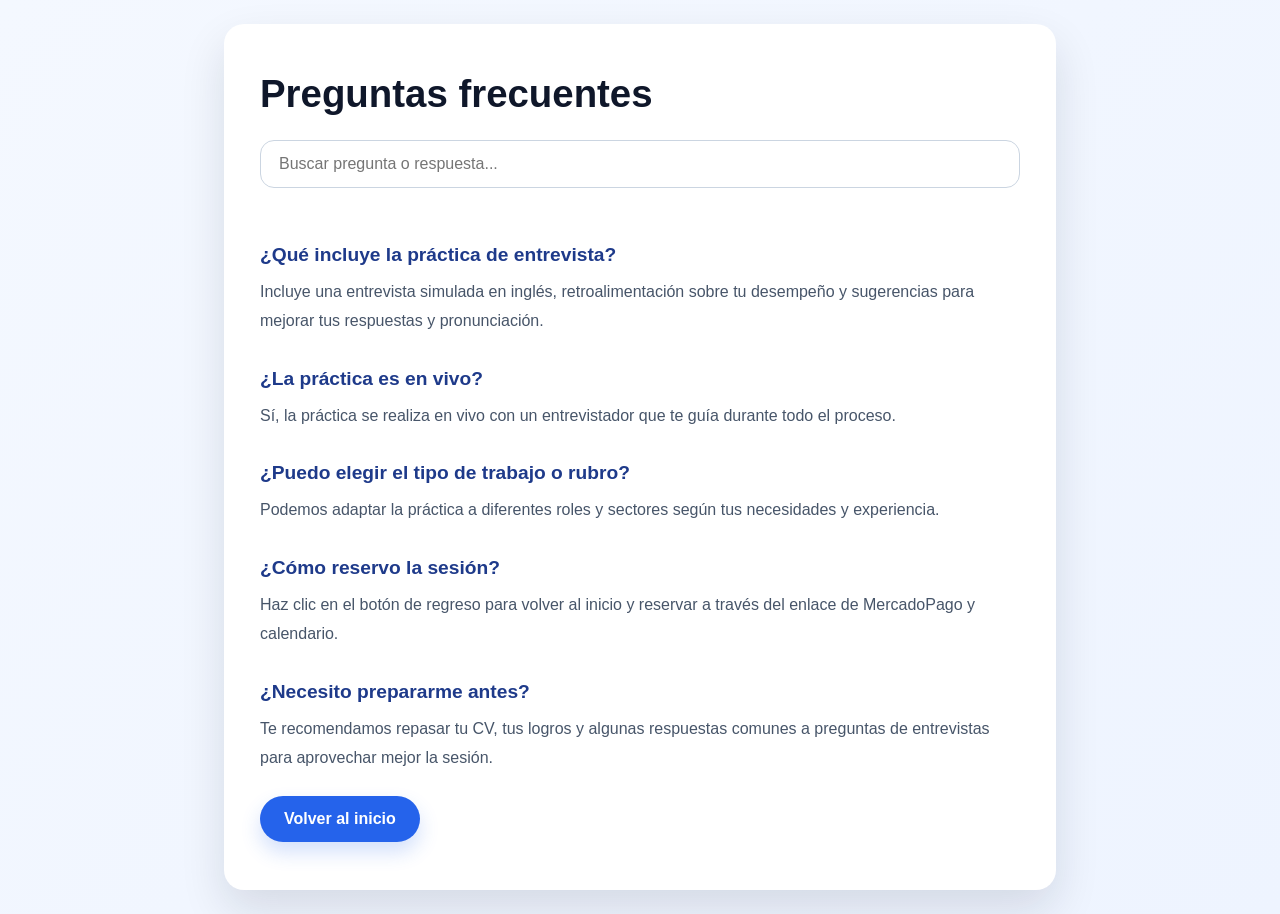
==== preguntas-frecuentes.html @ 4ae141d0 "added faq buscador" ====
<!DOCTYPE html>
<html lang="es">
  <head>
    <meta charset="UTF-8" />
    <meta name="viewport" content="width=device-width, initial-scale=1.0" />
    <title>Preguntas frecuentes</title>
    <style>
      :root {
        color-scheme: light;
      }

      body {
        margin: 0;
        font-family: Arial, Helvetica, sans-serif;
        background: linear-gradient(135deg, #f4f8ff 0%, #eef4ff 100%);
        color: #1f2937;
        min-height: 100vh;
        display: grid;
        place-items: center;
        padding: 24px;
        box-sizing: border-box;
      }

      .card {
        max-width: 760px;
        width: 100%;
        background: #ffffff;
        border-radius: 20px;
        box-shadow: 0 20px 45px rgba(15, 23, 42, 0.12);
        padding: 48px 36px;
      }

      h1 {
        font-size: clamp(1.8rem, 3vw, 2.6rem);
        margin: 0 0 24px;
        color: #0f172a;
      }

      h2 {
        font-size: 1.2rem;
        margin: 32px 0 12px;
        color: #1e3a8a;
      }

      p {
        font-size: 1rem;
        line-height: 1.8;
        margin: 0 0 18px;
        color: #475569;
      }

      .btn {
        display: inline-block;
        text-decoration: none;
        background: #2563eb;
        color: #ffffff;
        padding: 14px 24px;
        border-radius: 999px;
        font-weight: 700;
        transition: transform 0.2s ease, box-shadow 0.2s ease;
        box-shadow: 0 10px 20px rgba(37, 99, 235, 0.2);
      }

      .btn:hover {
        transform: translateY(-2px);
        box-shadow: 0 14px 24px rgba(37, 99, 235, 0.25);
      }

      .faq-list {
        margin: 0;
        padding: 0;
        list-style: none;
      }

      .faq-item {
        margin-bottom: 24px;
      }
.faq-item {
        margin-bottom: 24px;
      }

      .search-input {
        width: 100%;
        padding: 14px 18px;
        margin-bottom: 24px;
        border: 1px solid #cbd5e1;
        border-radius: 14px;
        font-size: 1rem;
        color: #0f172a;
        box-sizing: border-box;
      }

      .search-input:focus {
        outline: none;
        border-color: #2563eb;
        box-shadow: 0 0 0 4px rgba(37, 99, 235, 0.1);
      }
    </style>
  </head>
  <body>
    <main class="card">
      <h1>Preguntas frecuentes</h1>
      <input class="search-input" id="faqSearch" type="search" placeholder="Buscar pregunta o respuesta..." aria-label="Buscar FAQ" />
      <ol class="faq-list" id="faqList">
        <li class="faq-item">
          <h2>¿Qué incluye la práctica de entrevista?</h2>
          <p>Incluye una entrevista simulada en inglés, retroalimentación sobre tu desempeño y sugerencias para mejorar tus respuestas y pronunciación.</p>
        </li>
        <li class="faq-item">
          <h2>¿La práctica es en vivo?</h2>
          <p>Sí, la práctica se realiza en vivo con un entrevistador que te guía durante todo el proceso.</p>
        </li>
        <li class="faq-item">
          <h2>¿Puedo elegir el tipo de trabajo o rubro?</h2>
          <p>Podemos adaptar la práctica a diferentes roles y sectores según tus necesidades y experiencia.</p>
        </li>
        <li class="faq-item">
          <h2>¿Cómo reservo la sesión?</h2>
          <p>Haz clic en el botón de regreso para volver al inicio y reservar a través del enlace de MercadoPago y calendario.</p>
        </li>
        <li class="faq-item">
          <h2>¿Necesito prepararme antes?</h2>
          <p>Te recomendamos repasar tu CV, tus logros y algunas respuestas comunes a preguntas de entrevistas para aprovechar mejor la sesión.</p>
        </li>
      </ol>
      <a class="btn" href="index.html">Volver al inicio</a>
    </main>
    <script>
      const searchInput = document.getElementById('faqSearch');
      const faqItems = document.querySelectorAll('.faq-item');

      searchInput.addEventListener('input', () => {
        const filter = searchInput.value.trim().toLowerCase();

        faqItems.forEach(item => {
          const text = item.textContent.toLowerCase();
          item.style.display = text.includes(filter) ? '' : 'none';
        });
      });
    </script>
  </body>
</html>
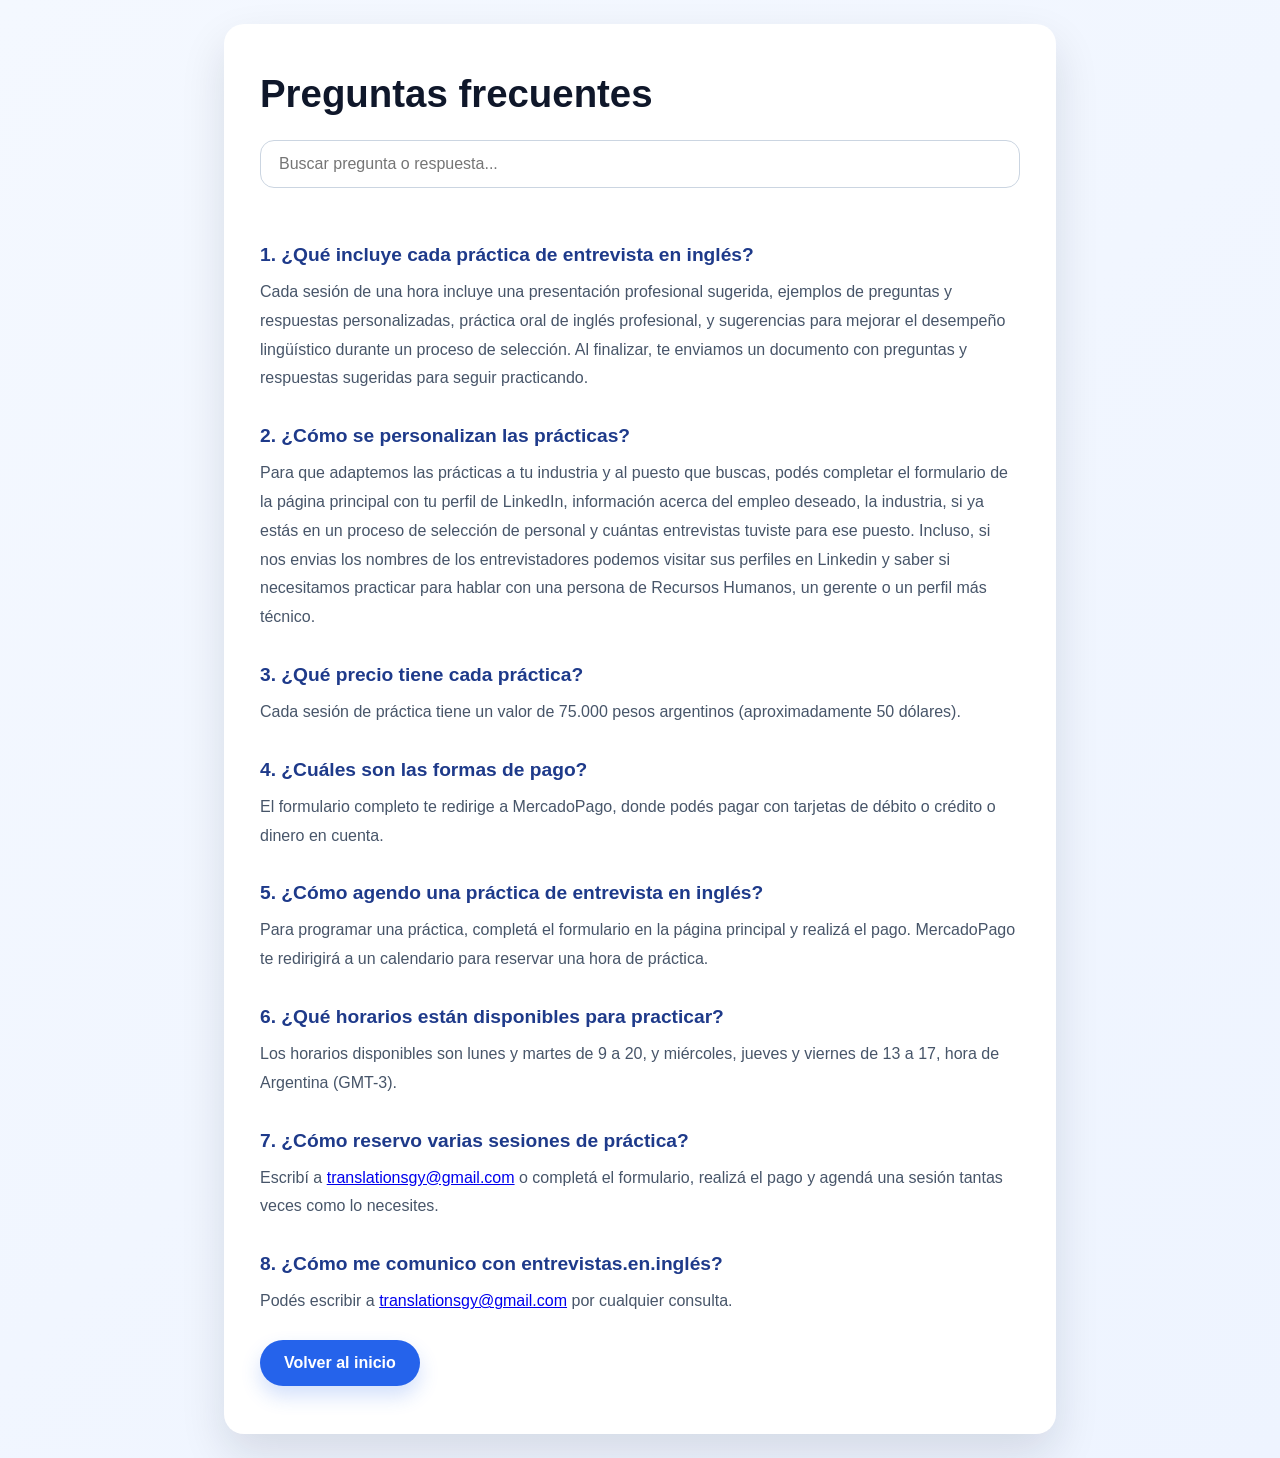
==== commit cd99cc37: "Cambié las reguntas frecuentes." ====
--- a/preguntas-frecuentes.html
+++ b/preguntas-frecuentes.html
@@ -103,24 +103,36 @@
       <input class="search-input" id="faqSearch" type="search" placeholder="Buscar pregunta o respuesta..." aria-label="Buscar FAQ" />
       <ol class="faq-list" id="faqList">
         <li class="faq-item">
-          <h2>¿Qué incluye la práctica de entrevista?</h2>
-          <p>Incluye una entrevista simulada en inglés, retroalimentación sobre tu desempeño y sugerencias para mejorar tus respuestas y pronunciación.</p>
+          <h2>1. ¿Qué incluye cada práctica de entrevista en inglés?</h2>
+          <p>Cada sesión de una hora incluye una presentación profesional sugerida, ejemplos de preguntas y respuestas personalizadas, práctica oral de inglés profesional, y sugerencias para mejorar el desempeño lingüístico durante un proceso de selección. Al finalizar, te enviamos un documento con preguntas y respuestas sugeridas para seguir practicando.</p>
         </li>
         <li class="faq-item">
-          <h2>¿La práctica es en vivo?</h2>
-          <p>Sí, la práctica se realiza en vivo con un entrevistador que te guía durante todo el proceso.</p>
+          <h2>2. ¿Cómo se personalizan las prácticas?</h2>
+          <p>Para que adaptemos las prácticas a tu industria y al puesto que buscas, podés completar el formulario de la página principal con tu perfil de LinkedIn, información acerca del empleo deseado, la industria, si ya estás en un proceso de selección de personal y cuántas entrevistas tuviste para ese puesto. Incluso, si nos envias los nombres de los entrevistadores podemos visitar sus perfiles en Linkedin y saber si necesitamos practicar para hablar con una persona de Recursos Humanos, un gerente o un perfil más técnico.</p>
         </li>
         <li class="faq-item">
-          <h2>¿Puedo elegir el tipo de trabajo o rubro?</h2>
-          <p>Podemos adaptar la práctica a diferentes roles y sectores según tus necesidades y experiencia.</p>
+          <h2>3. ¿Qué precio tiene cada práctica?</h2>
+          <p>Cada sesión de práctica tiene un valor de 75.000 pesos argentinos (aproximadamente 50 dólares).</p>
         </li>
         <li class="faq-item">
-          <h2>¿Cómo reservo la sesión?</h2>
-          <p>Haz clic en el botón de regreso para volver al inicio y reservar a través del enlace de MercadoPago y calendario.</p>
+          <h2>4. ¿Cuáles son las formas de pago?</h2>
+          <p>El formulario completo te redirige a MercadoPago, donde podés pagar con tarjetas de débito o crédito o dinero en cuenta.</p>
         </li>
         <li class="faq-item">
-          <h2>¿Necesito prepararme antes?</h2>
-          <p>Te recomendamos repasar tu CV, tus logros y algunas respuestas comunes a preguntas de entrevistas para aprovechar mejor la sesión.</p>
+          <h2>5. ¿Cómo agendo una práctica de entrevista en inglés?</h2>
+          <p>Para programar una práctica, completá el formulario en la página principal y realizá el pago. MercadoPago te redirigirá a un calendario para reservar una hora de práctica.</p>
+        </li>
+        <li class="faq-item">
+          <h2>6. ¿Qué horarios están disponibles para practicar?</h2>
+          <p>Los horarios disponibles son lunes y martes de 9 a 20, y miércoles, jueves y viernes de 13 a 17, hora de Argentina (GMT-3).</p>
+        </li>
+        <li class="faq-item">
+          <h2>7. ¿Cómo reservo varias sesiones de práctica?</h2>
+          <p>Escribí a <a href="mailto:translationsgy@gmail.com">translationsgy@gmail.com</a> o completá el formulario, realizá el pago y agendá una sesión tantas veces como lo necesites.</p>
+        </li>
+        <li class="faq-item">
+          <h2>8. ¿Cómo me comunico con entrevistas.en.inglés?</h2>
+          <p>Podés escribir a <a href="mailto:translationsgy@gmail.com">translationsgy@gmail.com</a> por cualquier consulta.</p>
         </li>
       </ol>
       <a class="btn" href="index.html">Volver al inicio</a>
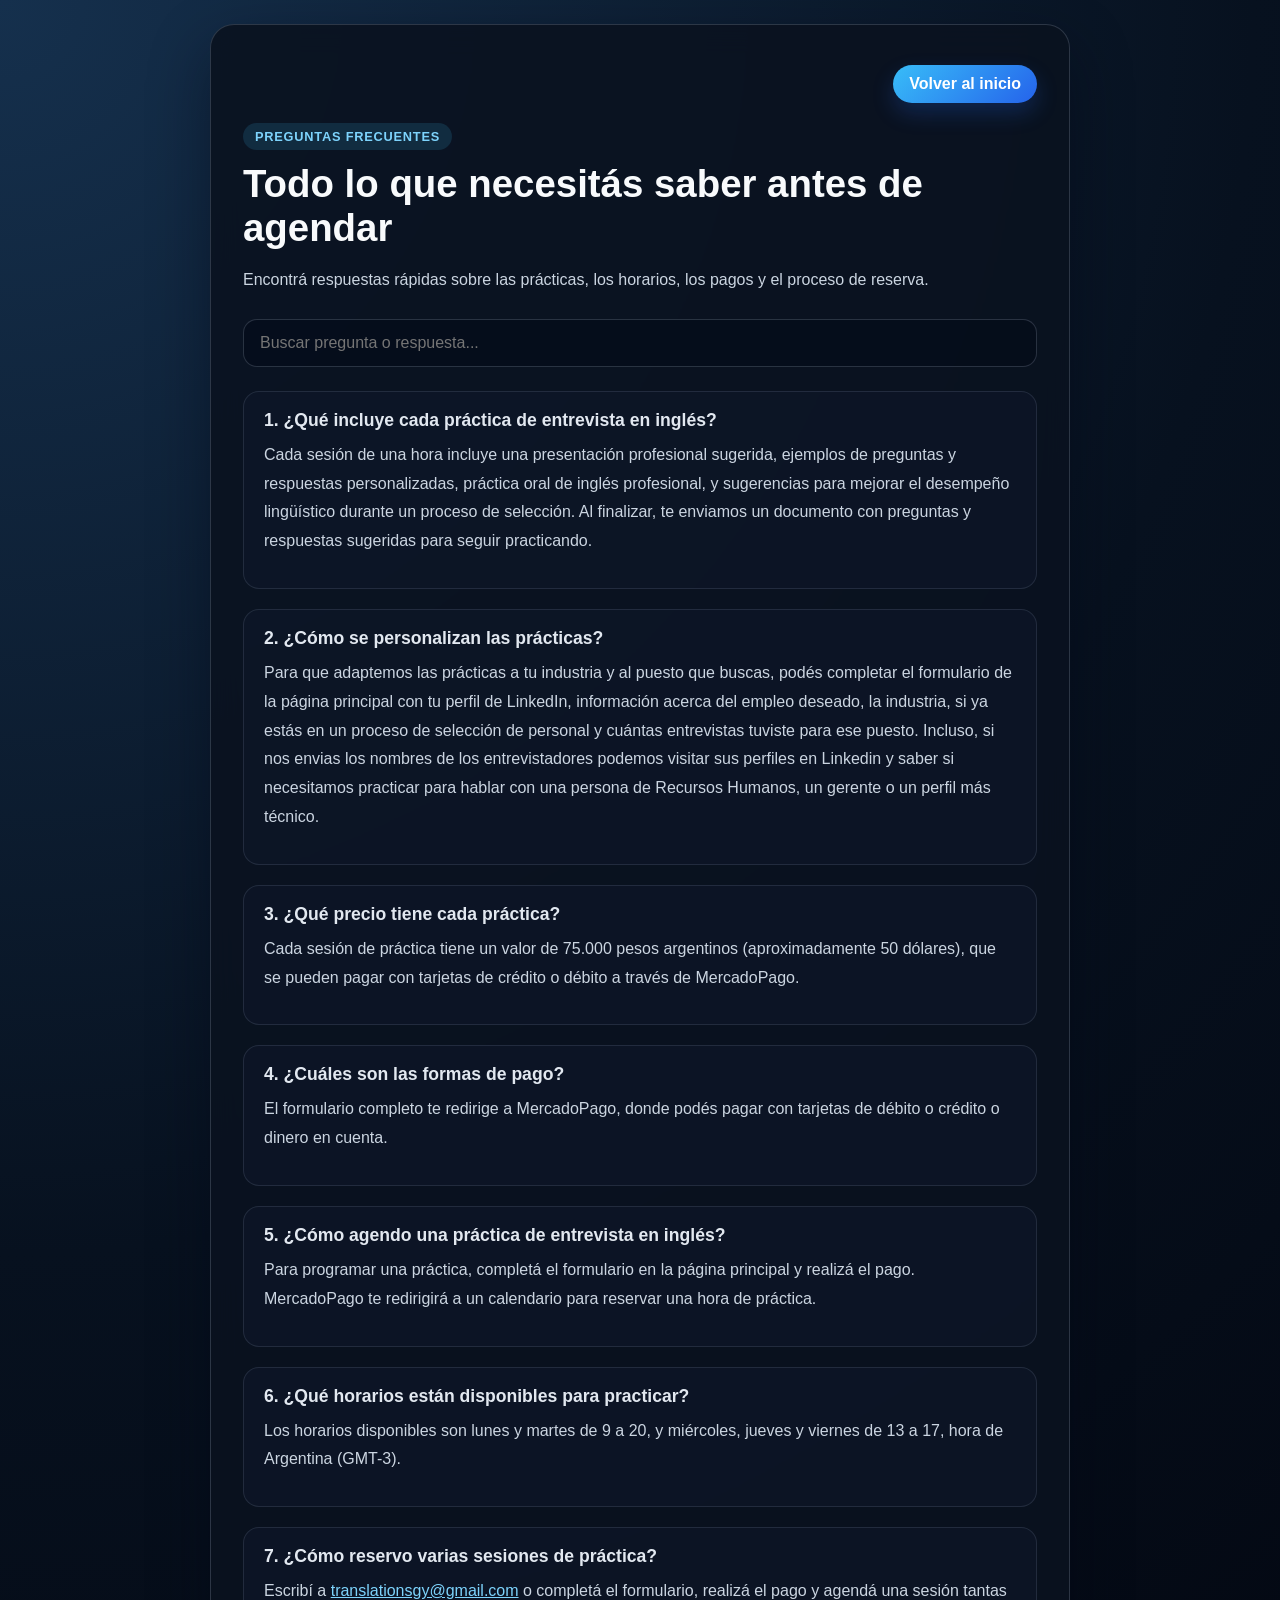
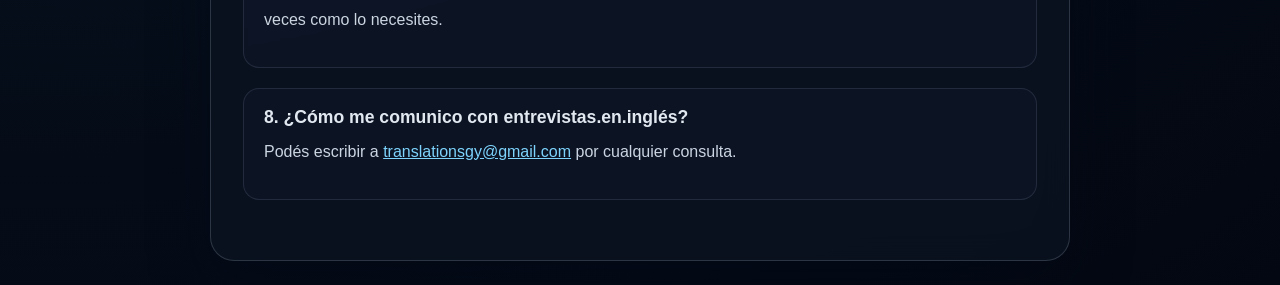
==== commit dec06328: "Pulir diseño y estilo de FAQ" ====
--- a/preguntas-frecuentes.html
+++ b/preguntas-frecuentes.html
@@ -6,100 +6,135 @@
     <title>Preguntas frecuentes</title>
     <style>
       :root {
-        color-scheme: light;
+        color-scheme: dark;
+      }
+
+      * {
+        box-sizing: border-box;
       }
 
       body {
         margin: 0;
-        font-family: Arial, Helvetica, sans-serif;
-        background: linear-gradient(135deg, #f4f8ff 0%, #eef4ff 100%);
-        color: #1f2937;
+        font-family: Inter, "Segoe UI", Roboto, Arial, sans-serif;
+        background: radial-gradient(circle at top left, #15304d 0%, #07111f 55%, #030711 100%);
+        color: #f8fafc;
         min-height: 100vh;
         display: grid;
         place-items: center;
         padding: 24px;
-        box-sizing: border-box;
       }
 
       .card {
-        max-width: 760px;
+        max-width: 860px;
         width: 100%;
-        background: #ffffff;
-        border-radius: 20px;
-        box-shadow: 0 20px 45px rgba(15, 23, 42, 0.12);
-        padding: 48px 36px;
+        background: rgba(10, 18, 32, 0.9);
+        border: 1px solid rgba(148, 163, 184, 0.25);
+        border-radius: 24px;
+        box-shadow: 0 24px 60px rgba(2, 8, 23, 0.45);
+        padding: 40px 32px;
+        backdrop-filter: blur(14px);
+      }
+
+      .eyebrow {
+        display: inline-block;
+        margin-bottom: 12px;
+        padding: 6px 12px;
+        border-radius: 999px;
+        background: rgba(56, 189, 248, 0.14);
+        color: #7dd3fc;
+        font-size: 0.8rem;
+        font-weight: 700;
+        letter-spacing: 0.06em;
+        text-transform: uppercase;
       }
 
       h1 {
         font-size: clamp(1.8rem, 3vw, 2.6rem);
-        margin: 0 0 24px;
-        color: #0f172a;
+        margin: 0 0 16px;
+        color: #f8fafc;
       }
 
       h2 {
-        font-size: 1.2rem;
-        margin: 32px 0 12px;
-        color: #1e3a8a;
+        font-size: 1.1rem;
+        margin: 0 0 10px;
+        color: #e2e8f0;
       }
 
       p {
         font-size: 1rem;
         line-height: 1.8;
-        margin: 0 0 18px;
-        color: #475569;
+        margin: 0 0 14px;
+        color: #cbd5e1;
+      }
+
+      a {
+        color: #7dd3fc;
+      }
+
+      .topbar {
+        display: flex;
+        justify-content: flex-end;
+        margin-bottom: 20px;
       }
 
       .btn {
         display: inline-block;
         text-decoration: none;
-        background: #2563eb;
+        background: linear-gradient(135deg, #38bdf8 0%, #2563eb 100%);
         color: #ffffff;
-        padding: 14px 24px;
+        padding: 10px 16px;
         border-radius: 999px;
         font-weight: 700;
         transition: transform 0.2s ease, box-shadow 0.2s ease;
-        box-shadow: 0 10px 20px rgba(37, 99, 235, 0.2);
+        box-shadow: 0 10px 22px rgba(37, 99, 235, 0.24);
       }
 
       .btn:hover {
         transform: translateY(-2px);
-        box-shadow: 0 14px 24px rgba(37, 99, 235, 0.25);
+        box-shadow: 0 14px 26px rgba(37, 99, 235, 0.32);
       }
 
       .faq-list {
-        margin: 0;
+        margin: 24px 0 0;
         padding: 0;
         list-style: none;
       }
 
       .faq-item {
-        margin-bottom: 24px;
-      }
-.faq-item {
-        margin-bottom: 24px;
+        margin-bottom: 20px;
+        padding: 18px 20px;
+        border-radius: 16px;
+        background: rgba(15, 23, 42, 0.65);
+        border: 1px solid rgba(148, 163, 184, 0.16);
       }
 
       .search-input {
         width: 100%;
-        padding: 14px 18px;
-        margin-bottom: 24px;
-        border: 1px solid #cbd5e1;
+        padding: 14px 16px;
+        margin-top: 10px;
+        border: 1px solid rgba(148, 163, 184, 0.25);
         border-radius: 14px;
         font-size: 1rem;
-        color: #0f172a;
+        color: #f8fafc;
+        background: rgba(2, 8, 23, 0.5);
         box-sizing: border-box;
       }
 
       .search-input:focus {
         outline: none;
-        border-color: #2563eb;
-        box-shadow: 0 0 0 4px rgba(37, 99, 235, 0.1);
+        border-color: #38bdf8;
+        box-shadow: 0 0 0 4px rgba(56, 189, 248, 0.16);
       }
     </style>
   </head>
   <body>
     <main class="card">
-      <h1>Preguntas frecuentes</h1>
+      <div class="topbar">
+        <a class="btn" href="index.html">Volver al inicio</a>
+      </div>
+      <span class="eyebrow">Preguntas frecuentes</span>
+      <h1>Todo lo que necesitás saber antes de agendar</h1>
+      <p>Encontrá respuestas rápidas sobre las prácticas, los horarios, los pagos y el proceso de reserva.</p>
       <input class="search-input" id="faqSearch" type="search" placeholder="Buscar pregunta o respuesta..." aria-label="Buscar FAQ" />
       <ol class="faq-list" id="faqList">
         <li class="faq-item">
@@ -112,7 +147,7 @@
         </li>
         <li class="faq-item">
           <h2>3. ¿Qué precio tiene cada práctica?</h2>
-          <p>Cada sesión de práctica tiene un valor de 75.000 pesos argentinos (aproximadamente 50 dólares).</p>
+          <p>Cada sesión de práctica tiene un valor de 75.000 pesos argentinos (aproximadamente 50 dólares), que se pueden pagar con tarjetas de crédito o débito a través de MercadoPago.</p>
         </li>
         <li class="faq-item">
           <h2>4. ¿Cuáles son las formas de pago?</h2>
@@ -135,7 +170,6 @@
           <p>Podés escribir a <a href="mailto:translationsgy@gmail.com">translationsgy@gmail.com</a> por cualquier consulta.</p>
         </li>
       </ol>
-      <a class="btn" href="index.html">Volver al inicio</a>
     </main>
     <script>
       const searchInput = document.getElementById('faqSearch');
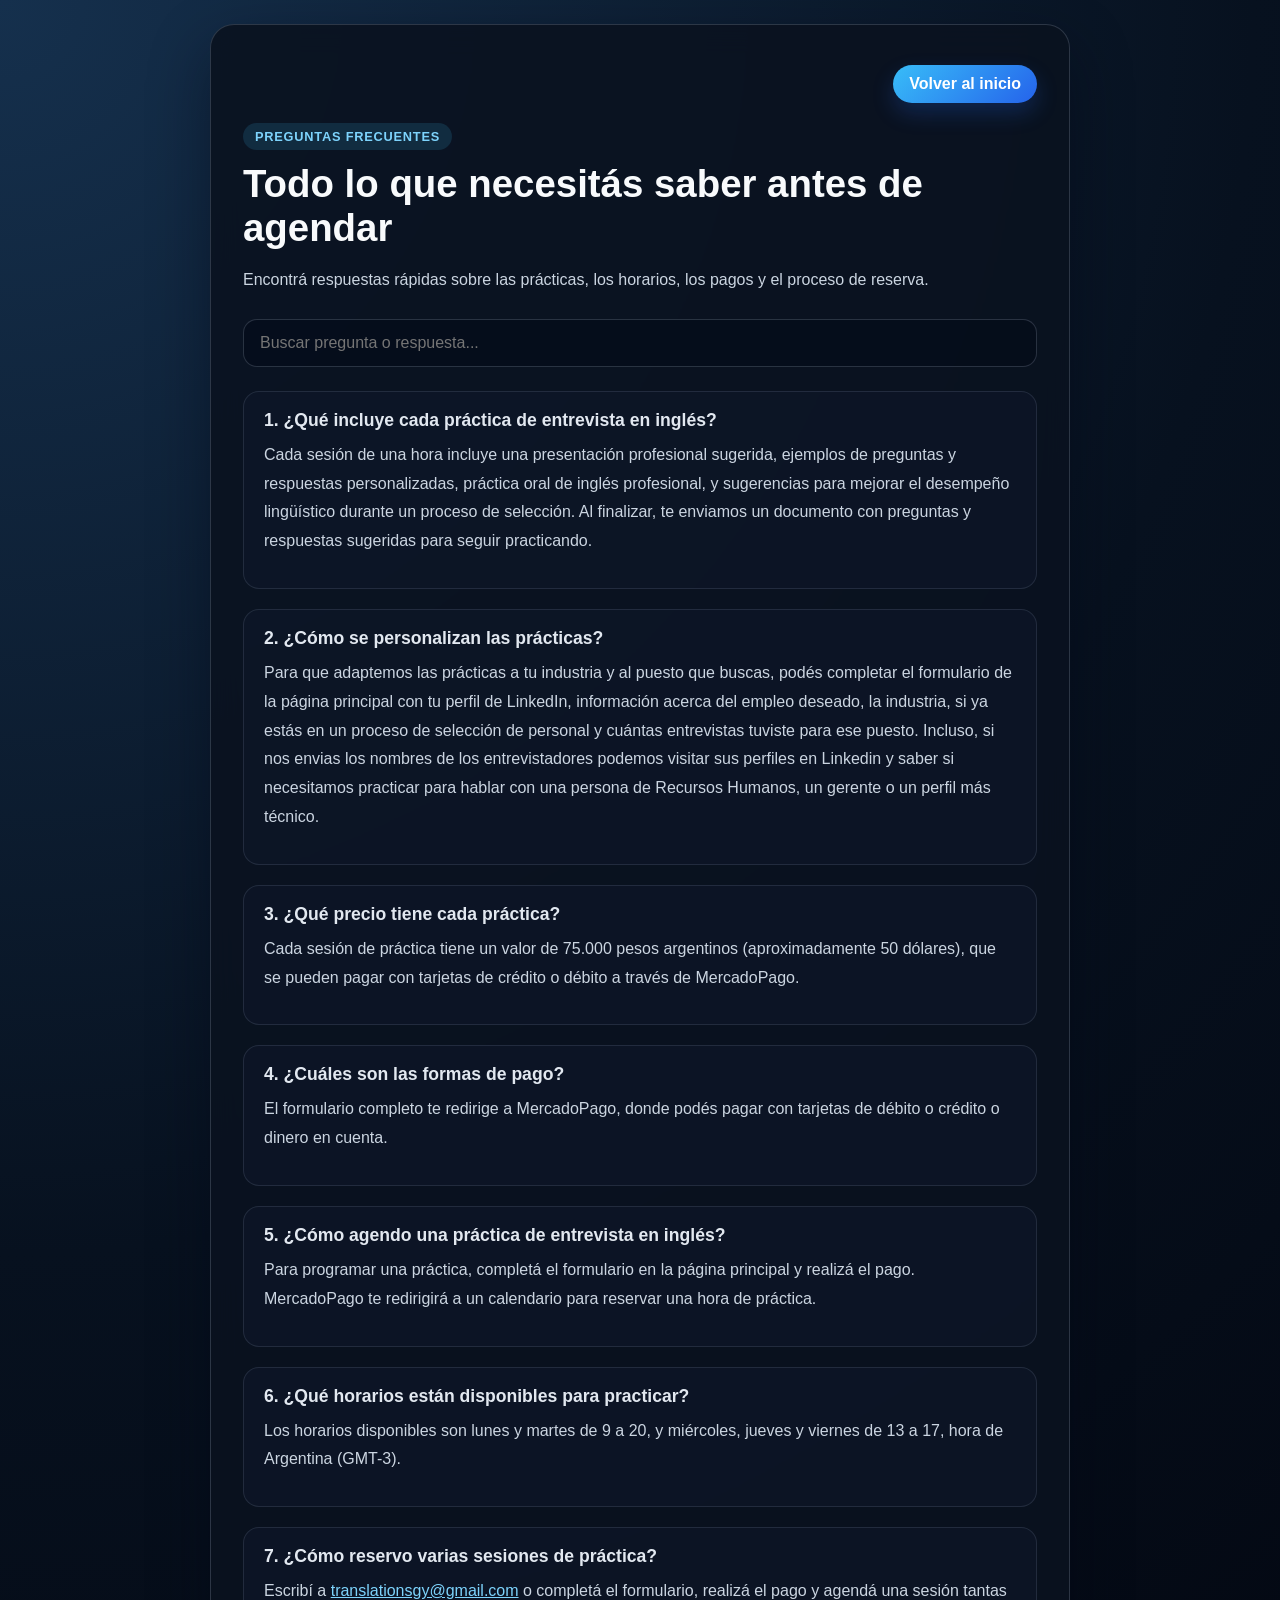
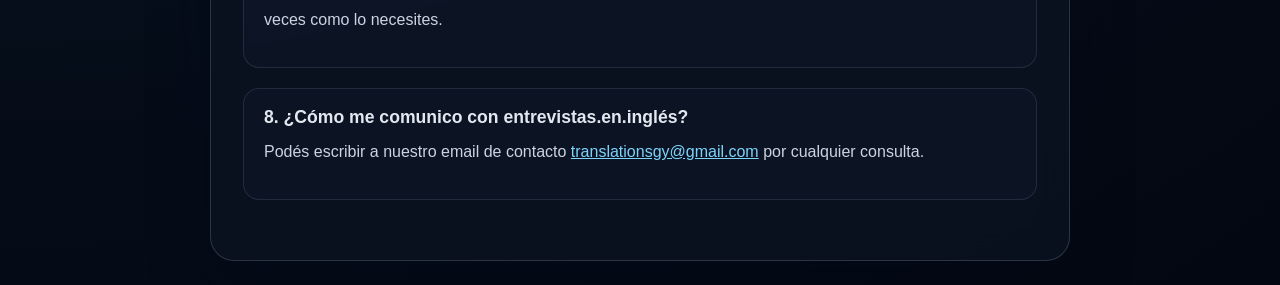
==== commit 5f806f9f: "contacto" ====
--- a/preguntas-frecuentes.html
+++ b/preguntas-frecuentes.html
@@ -167,7 +167,7 @@
         </li>
         <li class="faq-item">
           <h2>8. ¿Cómo me comunico con entrevistas.en.inglés?</h2>
-          <p>Podés escribir a <a href="mailto:translationsgy@gmail.com">translationsgy@gmail.com</a> por cualquier consulta.</p>
+          <p>Podés escribir a nuestro email de contacto <a href="mailto:translationsgy@gmail.com">translationsgy@gmail.com</a> por cualquier consulta.</p>
         </li>
       </ol>
     </main>
